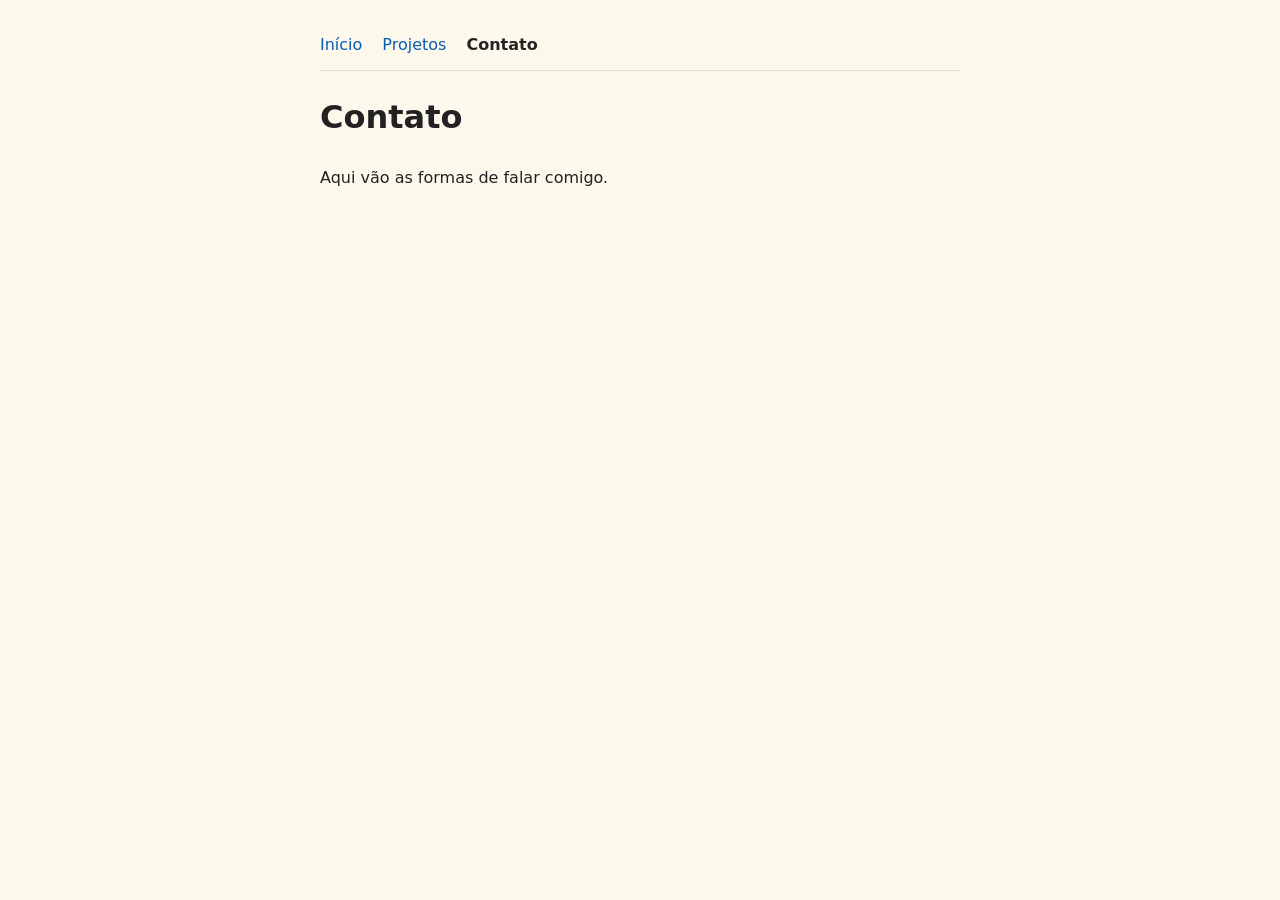
==== contato.html @ a3fa2ea2 "Troca o site pelo esqueleto: Início, Projetos e Contato Três páginas com título e uma linha provisór" ====
<!DOCTYPE html>
<html lang="pt-BR">
<head>
  <meta charset="UTF-8">
  <meta name="viewport" content="width=device-width, initial-scale=1.0">
  <title>Contato — Ricardo Zanlorenzi</title>
  <link rel="stylesheet" href="style.css">
</head>
<body>
  <nav class="menu">
    <a href="index.html">Início</a>
    <a href="projects.html">Projetos</a>
    <a href="contato.html" aria-current="page">Contato</a>
  </nav>

  <h1>Contato</h1>
  <p>Aqui vão as formas de falar comigo.</p>
</body>
</html>
---- style.css ----
/* Estilos compartilhados pelas três páginas do site */

body {
  font-family: system-ui, -apple-system, sans-serif;
  max-width: 640px;
  margin: 0 auto;
  padding: 32px 16px;
  line-height: 1.6;
  color: #222;
  background: #fdf8ec;
}

a {
  color: #0b5cad;
}

/* Menu no topo de cada página */
.menu {
  display: flex;
  gap: 20px;
  padding-bottom: 12px;
  border-bottom: 1px solid #e8e0cc;
}

.menu a {
  text-decoration: none;
}

/* A página em que você está aparece em negrito */
.menu a[aria-current="page"] {
  font-weight: 600;
  color: #222;
}
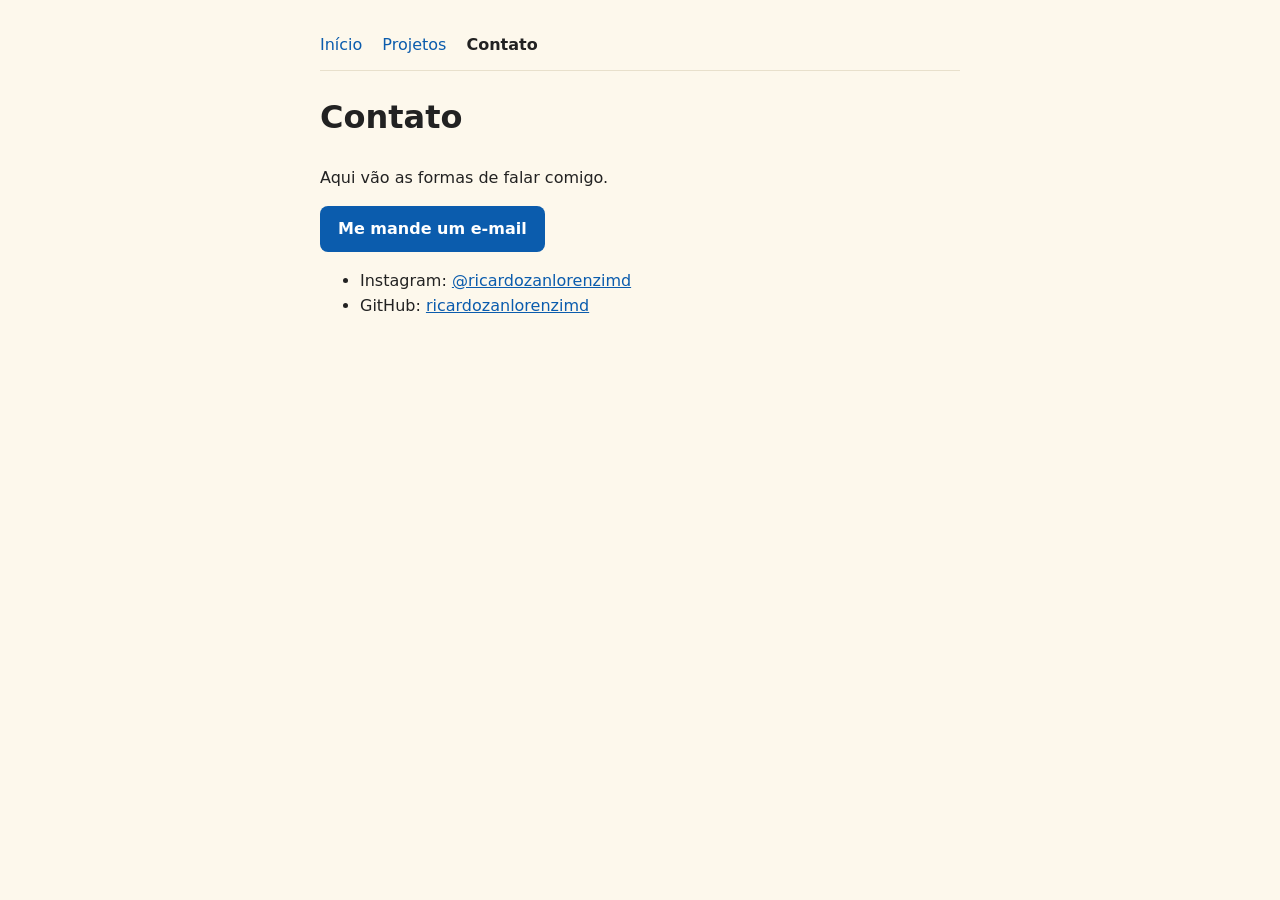
==== commit 2702ac88: "Página Contato: botão de e-mail e links do Instagram e GitHub Co-Authored-By: Claude Opus 5.5 <norep" ====
--- a/contato.html
+++ b/contato.html
@@ -5,6 +5,21 @@
   <meta name="viewport" content="width=device-width, initial-scale=1.0">
   <title>Contato — Ricardo Zanlorenzi</title>
   <link rel="stylesheet" href="style.css">
+  <style>
+    /* Estilos usados só nesta página: botão de e-mail */
+    .botao-email {
+      display: inline-block;
+      padding: 10px 18px;
+      border-radius: 8px;
+      background: #0b5cad;
+      color: #fff;
+      text-decoration: none;
+      font-weight: 600;
+    }
+    .botao-email:hover {
+      background: #084a8c;
+    }
+  </style>
 </head>
 <body>
   <nav class="menu">
@@ -15,5 +30,13 @@
 
   <h1>Contato</h1>
   <p>Aqui vão as formas de falar comigo.</p>
+
+  <!-- "mailto:" abre o programa de e-mail com uma mensagem nova para mim -->
+  <p><a class="botao-email" href="mailto:ricardozanlorenzimd@gmail.com">Me mande um e-mail</a></p>
+
+  <ul>
+    <li>Instagram: <a href="https://www.instagram.com/ricardozanlorenzimd/">@ricardozanlorenzimd</a></li>
+    <li>GitHub: <a href="https://github.com/ricardozanlorenzimd">ricardozanlorenzimd</a></li>
+  </ul>
 </body>
 </html>
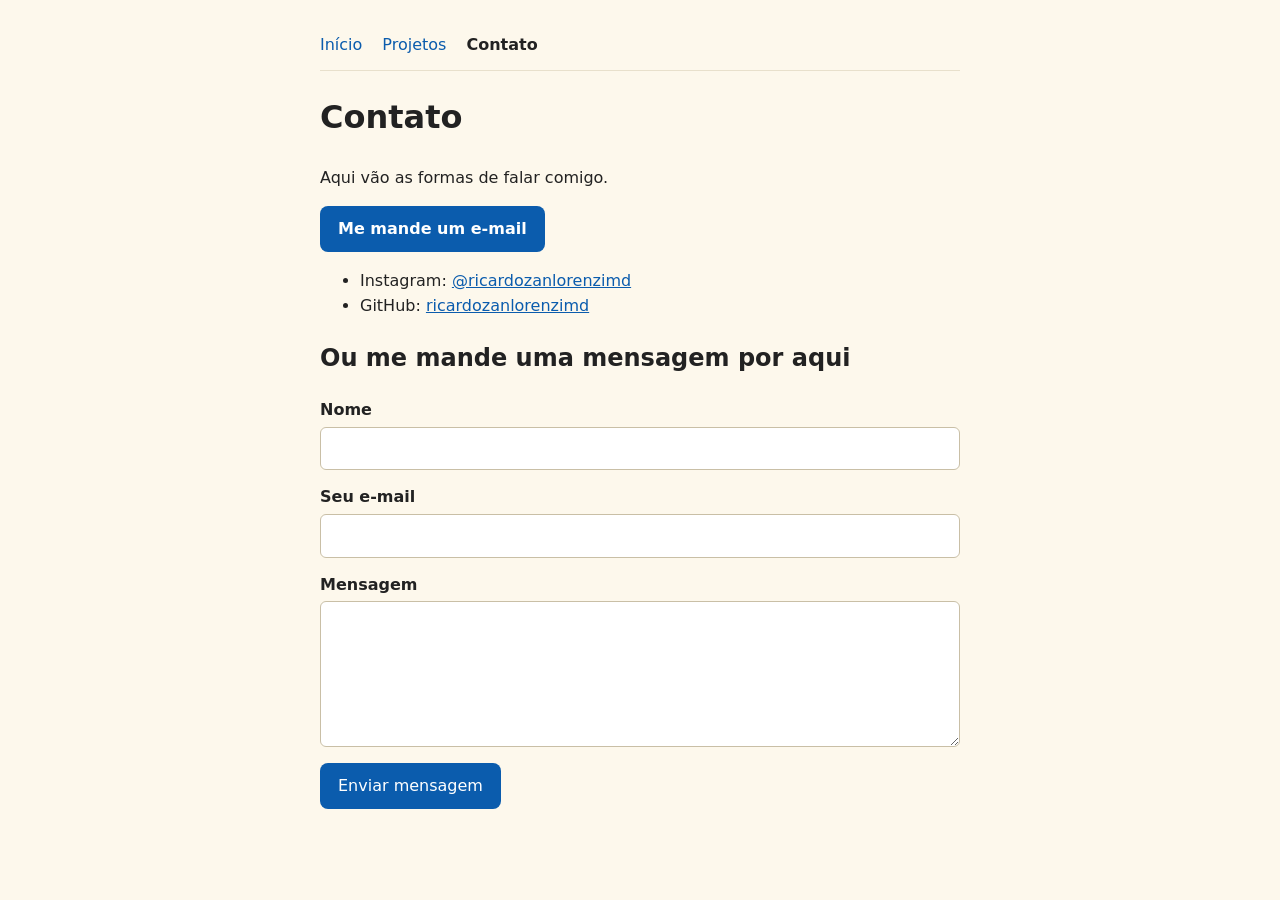
==== commit 89ba3671: "Página Contato: formulário de mensagem via Formspree Co-Authored-By: Claude Opus 5.5 <noreply@anthro" ====
--- a/contato.html
+++ b/contato.html
@@ -19,6 +19,31 @@
     .botao-email:hover {
       background: #084a8c;
     }
+
+    /* Formulário de contato */
+    .formulario label {
+      display: block;
+      margin-top: 14px;
+      font-weight: 600;
+    }
+    .formulario input,
+    .formulario textarea {
+      display: block;
+      width: 100%;
+      box-sizing: border-box; /* a largura inclui a borda, para não passar da tela */
+      margin-top: 4px;
+      padding: 8px 10px;
+      border: 1px solid #c9bfa6;
+      border-radius: 6px;
+      font: inherit;
+      background: #fff;
+    }
+    .formulario button {
+      margin-top: 16px;
+      border: none;
+      font: inherit;
+      cursor: pointer;
+    }
   </style>
 </head>
 <body>
@@ -38,5 +63,23 @@
     <li>Instagram: <a href="https://www.instagram.com/ricardozanlorenzimd/">@ricardozanlorenzimd</a></li>
     <li>GitHub: <a href="https://github.com/ricardozanlorenzimd">ricardozanlorenzimd</a></li>
   </ul>
+
+  <h2>Ou me mande uma mensagem por aqui</h2>
+  <!-- O Formspree recebe o formulário e me encaminha por e-mail (formulário xoeeoooq em formspree.io) -->
+  <form class="formulario" action="https://formspree.io/f/xoeeoooq" method="POST">
+    <label for="nome">Nome</label>
+    <input id="nome" name="nome" type="text" autocomplete="name" required>
+
+    <label for="email">Seu e-mail</label>
+    <input id="email" name="email" type="email" autocomplete="email" required>
+
+    <label for="mensagem">Mensagem</label>
+    <textarea id="mensagem" name="mensagem" rows="5" required></textarea>
+
+    <!-- Assunto do e-mail que chega para mim -->
+    <input type="hidden" name="_subject" value="Nova mensagem pelo site">
+
+    <button class="botao-email" type="submit">Enviar mensagem</button>
+  </form>
 </body>
 </html>
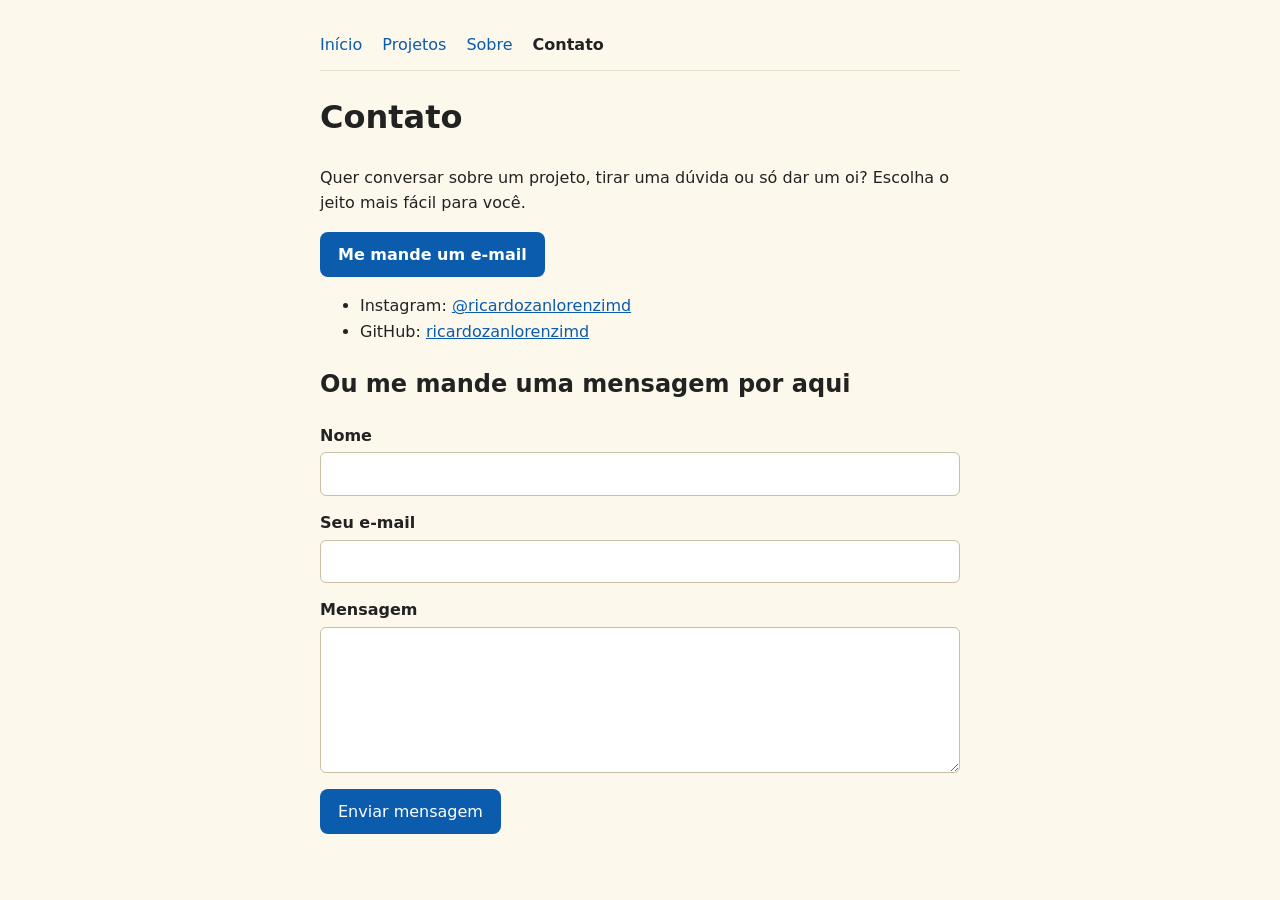
==== commit 40aae577: "Projetos com links, página Sobre e texto do Contato Co-Authored-By: Claude Opus 5.5 <noreply@anthrop" ====
--- a/contato.html
+++ b/contato.html
@@ -50,11 +50,12 @@
   <nav class="menu">
     <a href="index.html">Início</a>
     <a href="projects.html">Projetos</a>
+    <a href="sobre.html">Sobre</a>
     <a href="contato.html" aria-current="page">Contato</a>
   </nav>
 
   <h1>Contato</h1>
-  <p>Aqui vão as formas de falar comigo.</p>
+  <p>Quer conversar sobre um projeto, tirar uma dúvida ou só dar um oi? Escolha o jeito mais fácil para você.</p>
 
   <!-- "mailto:" abre o programa de e-mail com uma mensagem nova para mim -->
   <p><a class="botao-email" href="mailto:ricardozanlorenzimd@gmail.com">Me mande um e-mail</a></p>
